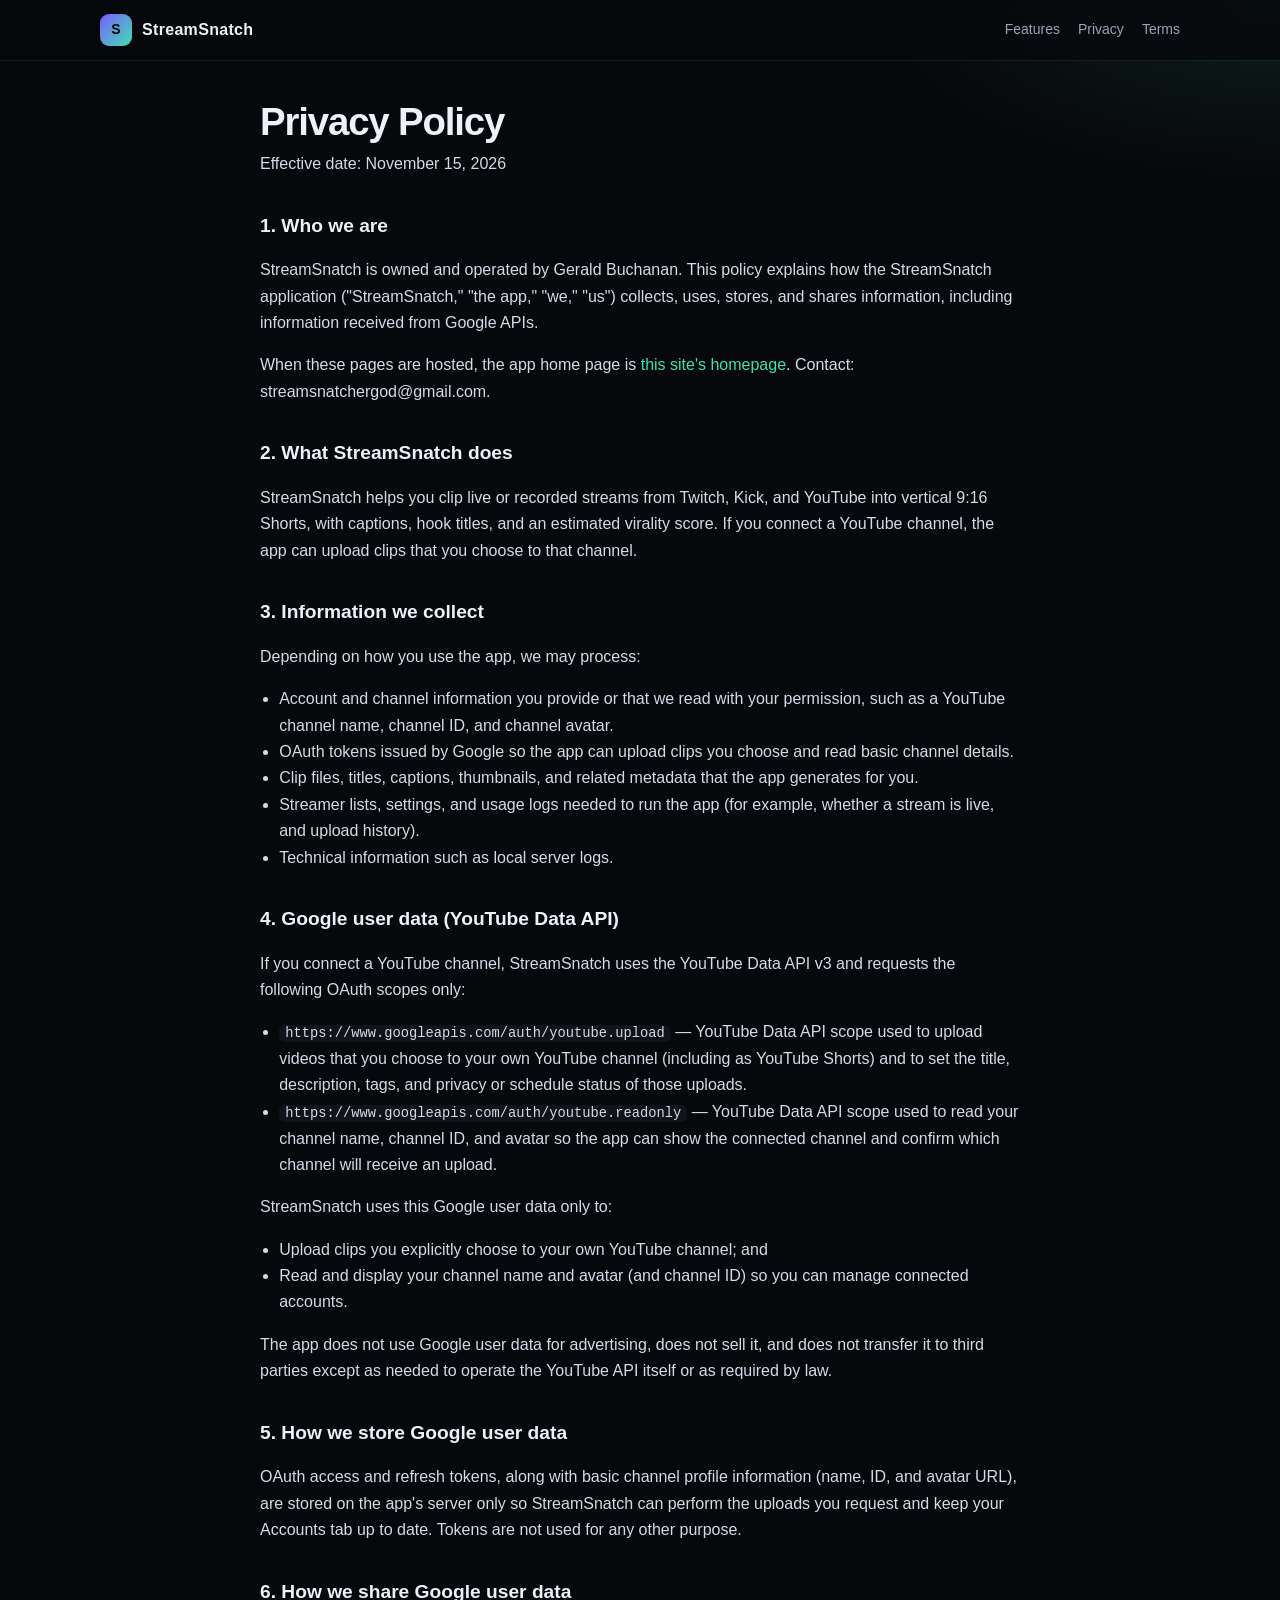
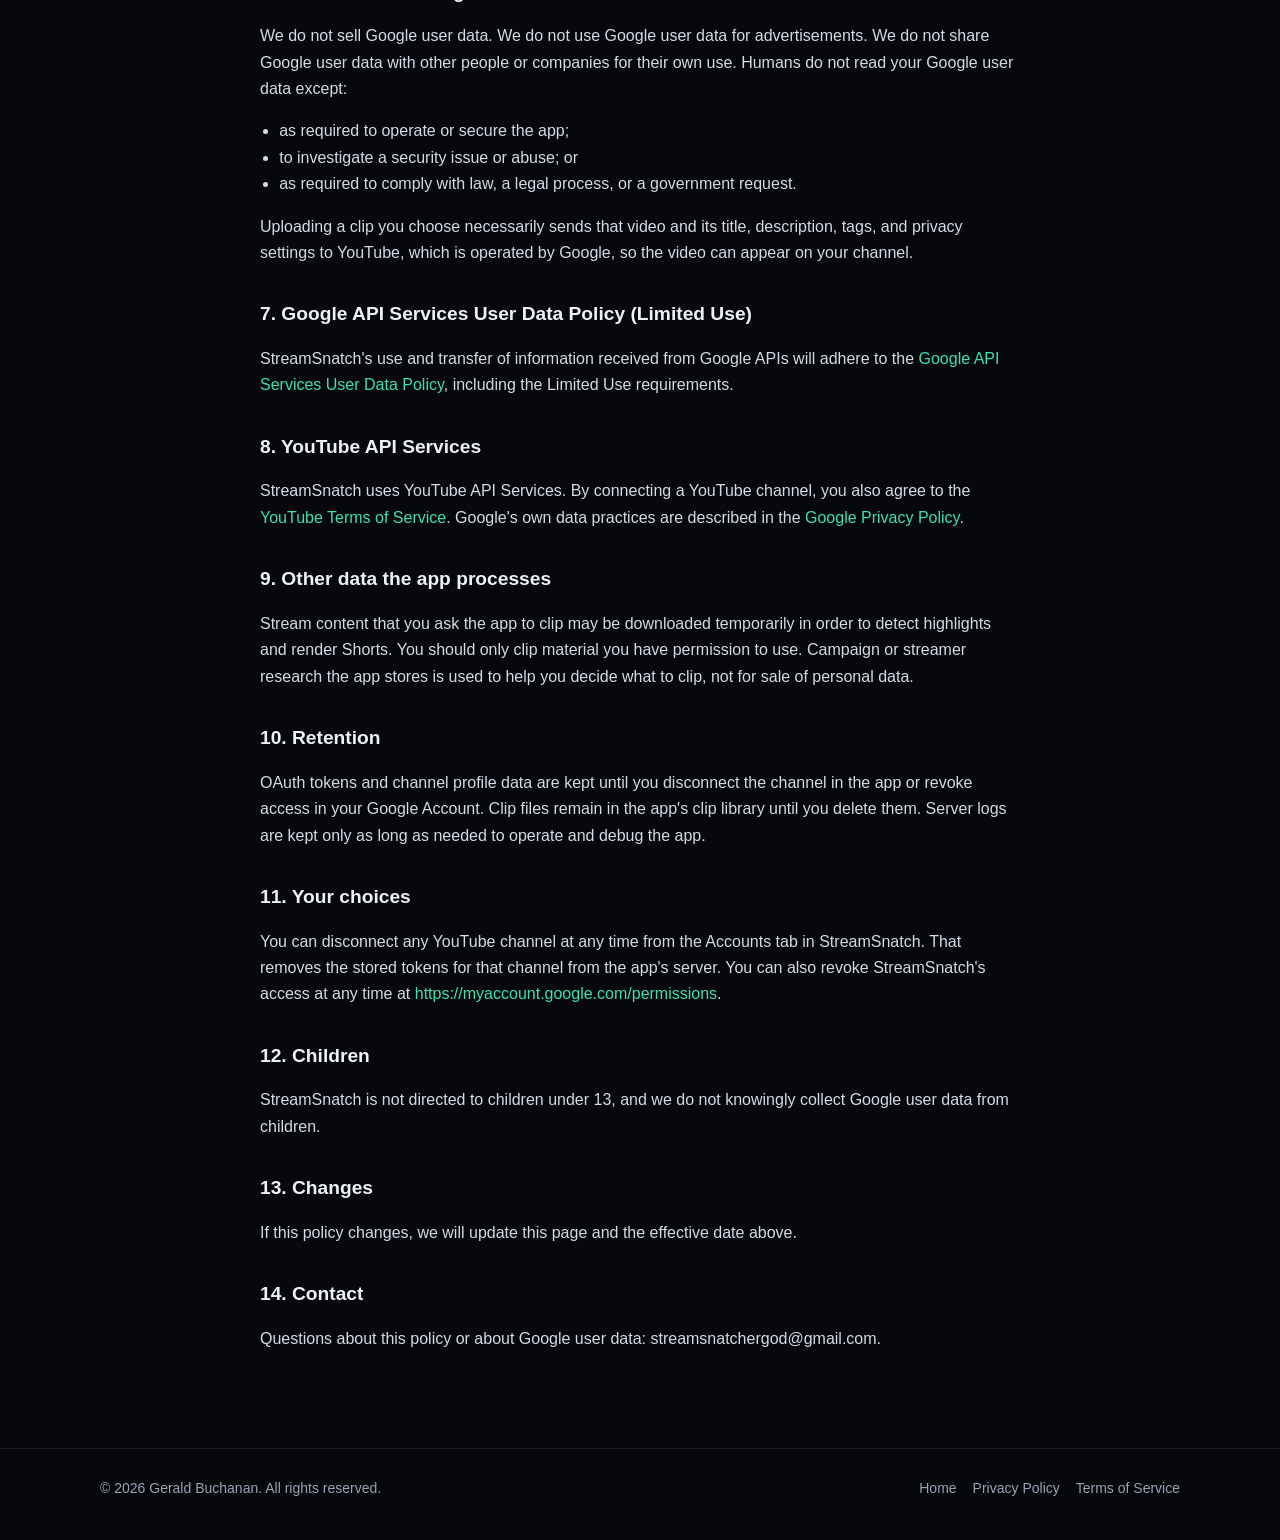
==== privacy.html @ 6bab44b2 "Add StreamSnatch homepage, privacy policy and terms" ====
<!DOCTYPE html>
<html lang="en">
  <head>
    <meta charset="utf-8">
    <meta name="viewport" content="width=device-width, initial-scale=1">
    <title>Privacy Policy — StreamSnatch</title>
    <meta name="description" content="Privacy Policy for StreamSnatch, including how the app uses Google and YouTube user data.">
    <link rel="stylesheet" href="styles.css">
  </head>
  <body>
    <header class="nav">
      <div class="nav-inner">
        <a class="brand" href="index.html"><span class="logo">S</span> StreamSnatch</a>
        <nav class="nav-links">
          <a href="index.html#features">Features</a>
          <a href="privacy.html">Privacy</a>
          <a href="terms.html">Terms</a>
        </nav>
      </div>
    </header>
    <main class="legal-wrap legal">
      <h1 class="page">Privacy Policy</h1>
      <p class="meta">Effective date: November 15, 2026</p>

      <h2>1. Who we are</h2>
      <p>StreamSnatch is owned and operated by Gerald Buchanan. This policy explains how the StreamSnatch application ("StreamSnatch," "the app," "we," "us") collects, uses, stores, and shares information, including information received from Google APIs.</p>
      <p>When these pages are hosted, the app home page is <a href="index.html">this site's homepage</a>. Contact: streamsnatchergod@gmail.com.</p>

      <h2>2. What StreamSnatch does</h2>
      <p>StreamSnatch helps you clip live or recorded streams from Twitch, Kick, and YouTube into vertical 9:16 Shorts, with captions, hook titles, and an estimated virality score. If you connect a YouTube channel, the app can upload clips that you choose to that channel.</p>

      <h2>3. Information we collect</h2>
      <p>Depending on how you use the app, we may process:</p>
      <ul>
        <li>Account and channel information you provide or that we read with your permission, such as a YouTube channel name, channel ID, and channel avatar.</li>
        <li>OAuth tokens issued by Google so the app can upload clips you choose and read basic channel details.</li>
        <li>Clip files, titles, captions, thumbnails, and related metadata that the app generates for you.</li>
        <li>Streamer lists, settings, and usage logs needed to run the app (for example, whether a stream is live, and upload history).</li>
        <li>Technical information such as local server logs.</li>
      </ul>

      <h2>4. Google user data (YouTube Data API)</h2>
      <p>If you connect a YouTube channel, StreamSnatch uses the YouTube Data API v3 and requests the following OAuth scopes only:</p>
      <ul>
        <li><span class="scope">https://www.googleapis.com/auth/youtube.upload</span> — YouTube Data API scope used to upload videos that you choose to your own YouTube channel (including as YouTube Shorts) and to set the title, description, tags, and privacy or schedule status of those uploads.</li>
        <li><span class="scope">https://www.googleapis.com/auth/youtube.readonly</span> — YouTube Data API scope used to read your channel name, channel ID, and avatar so the app can show the connected channel and confirm which channel will receive an upload.</li>
      </ul>
      <p>StreamSnatch uses this Google user data only to:</p>
      <ul>
        <li>Upload clips you explicitly choose to your own YouTube channel; and</li>
        <li>Read and display your channel name and avatar (and channel ID) so you can manage connected accounts.</li>
      </ul>
      <p>The app does not use Google user data for advertising, does not sell it, and does not transfer it to third parties except as needed to operate the YouTube API itself or as required by law.</p>

      <h2>5. How we store Google user data</h2>
      <p>OAuth access and refresh tokens, along with basic channel profile information (name, ID, and avatar URL), are stored on the app's server only so StreamSnatch can perform the uploads you request and keep your Accounts tab up to date. Tokens are not used for any other purpose.</p>

      <h2>6. How we share Google user data</h2>
      <p>We do not sell Google user data. We do not use Google user data for advertisements. We do not share Google user data with other people or companies for their own use. Humans do not read your Google user data except:</p>
      <ul>
        <li>as required to operate or secure the app;</li>
        <li>to investigate a security issue or abuse; or</li>
        <li>as required to comply with law, a legal process, or a government request.</li>
      </ul>
      <p>Uploading a clip you choose necessarily sends that video and its title, description, tags, and privacy settings to YouTube, which is operated by Google, so the video can appear on your channel.</p>

      <h2>7. Google API Services User Data Policy (Limited Use)</h2>
      <p>StreamSnatch's use and transfer of information received from Google APIs will adhere to the <a href="https://developers.google.com/terms/api-services-user-data-policy">Google API Services User Data Policy</a>, including the Limited Use requirements.</p>

      <h2>8. YouTube API Services</h2>
      <p>StreamSnatch uses YouTube API Services. By connecting a YouTube channel, you also agree to the <a href="https://www.youtube.com/t/terms">YouTube Terms of Service</a>. Google's own data practices are described in the <a href="https://policies.google.com/privacy">Google Privacy Policy</a>.</p>

      <h2>9. Other data the app processes</h2>
      <p>Stream content that you ask the app to clip may be downloaded temporarily in order to detect highlights and render Shorts. You should only clip material you have permission to use. Campaign or streamer research the app stores is used to help you decide what to clip, not for sale of personal data.</p>

      <h2>10. Retention</h2>
      <p>OAuth tokens and channel profile data are kept until you disconnect the channel in the app or revoke access in your Google Account. Clip files remain in the app's clip library until you delete them. Server logs are kept only as long as needed to operate and debug the app.</p>

      <h2>11. Your choices</h2>
      <p>You can disconnect any YouTube channel at any time from the Accounts tab in StreamSnatch. That removes the stored tokens for that channel from the app's server. You can also revoke StreamSnatch's access at any time at <a href="https://myaccount.google.com/permissions">https://myaccount.google.com/permissions</a>.</p>

      <h2>12. Children</h2>
      <p>StreamSnatch is not directed to children under 13, and we do not knowingly collect Google user data from children.</p>

      <h2>13. Changes</h2>
      <p>If this policy changes, we will update this page and the effective date above.</p>

      <h2>14. Contact</h2>
      <p>Questions about this policy or about Google user data: streamsnatchergod@gmail.com.</p>
    </main>
    <footer>
      <div class="foot-inner">
        <div>&copy; 2026 Gerald Buchanan. All rights reserved.</div>
        <div class="foot-links">
          <a href="index.html">Home</a>
          <a href="privacy.html">Privacy Policy</a>
          <a href="terms.html">Terms of Service</a>
        </div>
      </div>
    </footer>
  </body>
</html>
---- styles.css ----
/* StreamSnatch marketing / legal site */
:root {
  --bg: #07080c;
  --bg-elev: #10131a;
  --bg-card: #161a24;
  --line: rgba(255,255,255,.08);
  --text: #eef1f7;
  --muted: #9aa3b5;
  --accent: #7c5cff;
  --accent-2: #3ee0b2;
  --accent-soft: rgba(124,92,255,.16);
  --warn: #f3c16b;
  --radius: 16px;
  --max: 1080px;
  --legal: 760px;
  --sans: "Segoe UI", "Helvetica Neue", Helvetica, Arial, sans-serif;
}
* { box-sizing: border-box; }
html { scroll-behavior: smooth; }
body {
  margin: 0;
  font-family: var(--sans);
  background:
    radial-gradient(1200px 500px at 10% -10%, rgba(124,92,255,.22), transparent 55%),
    radial-gradient(900px 400px at 100% 0%, rgba(62,224,178,.1), transparent 45%),
    var(--bg);
  color: var(--text);
  line-height: 1.65;
  min-height: 100vh;
}
a { color: var(--accent-2); text-decoration: none; }
a:hover { text-decoration: underline; }
img { max-width: 100%; }
.wrap { width: min(var(--max), calc(100% - 40px)); margin: 0 auto; }
.legal-wrap { width: min(var(--legal), calc(100% - 40px)); margin: 0 auto; padding: 40px 0 80px; }
header.nav {
  position: sticky; top: 0; z-index: 20;
  backdrop-filter: blur(16px);
  background: rgba(7,8,12,.78);
  border-bottom: 1px solid var(--line);
}
.nav-inner {
  width: min(var(--max), calc(100% - 40px));
  margin: 0 auto;
  display: flex; align-items: center; justify-content: space-between;
  padding: 14px 0;
  gap: 16px;
}
.brand { display: flex; align-items: center; gap: 10px; color: var(--text); font-weight: 700; letter-spacing: .02em; }
.brand:hover { text-decoration: none; }
.logo {
  width: 32px; height: 32px; border-radius: 9px;
  background: linear-gradient(135deg, var(--accent), var(--accent-2));
  display: grid; place-items: center;
  font-size: 14px; font-weight: 800; color: #07080c;
}
.nav-links { display: flex; gap: 18px; flex-wrap: wrap; align-items: center; }
.nav-links a { color: var(--muted); font-size: 14px; }
.nav-links a:hover { color: var(--text); text-decoration: none; }
.btn {
  display: inline-flex; align-items: center; justify-content: center;
  background: var(--accent); color: #fff; font-weight: 600;
  padding: 10px 16px; border-radius: 999px; border: 0;
}
.btn:hover { text-decoration: none; filter: brightness(1.08); }
.hero { padding: 72px 0 36px; }
.eyebrow {
  display: inline-block;
  font-size: 12px; letter-spacing: .14em; text-transform: uppercase;
  color: var(--accent-2); font-weight: 700; margin-bottom: 14px;
}
h1 { font-size: clamp(2rem, 5vw, 3.4rem); line-height: 1.1; margin: 0 0 18px; letter-spacing: -.03em; }
.lede { font-size: 1.15rem; color: var(--muted); max-width: 680px; margin: 0 0 28px; }
.grid { display: grid; grid-template-columns: repeat(auto-fit, minmax(230px, 1fr)); gap: 16px; padding: 10px 0 64px; }
.card {
  background: var(--bg-card);
  border: 1px solid var(--line);
  border-radius: var(--radius);
  padding: 22px;
}
.card h3 { margin: 0 0 8px; font-size: 1.05rem; }
.card p { margin: 0; color: var(--muted); font-size: .95rem; }
.section { padding: 10px 0 64px; }
.section h2 { font-size: 1.6rem; margin: 0 0 12px; letter-spacing: -.02em; }
.section p { color: var(--muted); }
footer {
  border-top: 1px solid var(--line);
  padding: 28px 0 40px;
  color: var(--muted);
  font-size: 14px;
}
.foot-inner { width: min(var(--max), calc(100% - 40px)); margin: 0 auto; display: flex; justify-content: space-between; gap: 16px; flex-wrap: wrap; }
.foot-links { display: flex; gap: 16px; flex-wrap: wrap; }
.foot-links a { color: var(--muted); }
h1.page { font-size: clamp(1.8rem, 4vw, 2.4rem); margin: 0 0 8px; }
.meta { color: var(--muted); margin: 0 0 28px; }
.legal h2 { font-size: 1.2rem; margin: 32px 0 10px; }
.legal p, .legal li { color: #d5dae6; }
.legal ul, .legal ol { padding-left: 1.2em; }
.legal code, .scope {
  font-family: ui-monospace, SFMono-Regular, Menlo, Consolas, monospace;
  font-size: .86em;
  background: var(--bg-elev);
  padding: 1px 6px;
  border-radius: 6px;
  word-break: break-all;
}
.notice {
  background: var(--accent-soft);
  border: 1px solid rgba(124,92,255,.28);
  border-radius: 12px;
  padding: 14px 16px;
  color: #dcd6ff;
  font-size: .95rem;
}
.placeholder { color: var(--warn); font-weight: 600; }
@media (max-width: 640px) {
  .hero { padding-top: 40px; }
  .nav-inner { width: min(var(--max), calc(100% - 28px)); }
  .wrap, .legal-wrap, .foot-inner { width: min(var(--max), calc(100% - 28px)); }
}
/* pricing */
.btn-ghost { background: transparent; border: 1px solid rgba(124,92,255,.5); margin-left: 8px; }
.plans-grid { margin-top: 18px; }
.plan-card.featured { border-color: rgba(124,92,255,.7); }
.plan-price { font-size: 2.2rem; font-weight: 800; margin: 6px 0 2px; }
.plan-price span { font-size: .95rem; font-weight: 500; opacity: .7; }
.plan-credits { opacity: .8; margin-bottom: 8px; }
.plan-card ul { padding-left: 18px; margin: 8px 0 0; line-height: 1.6; }
.muted-note { opacity: .7; font-size: .9rem; margin-top: 14px; }
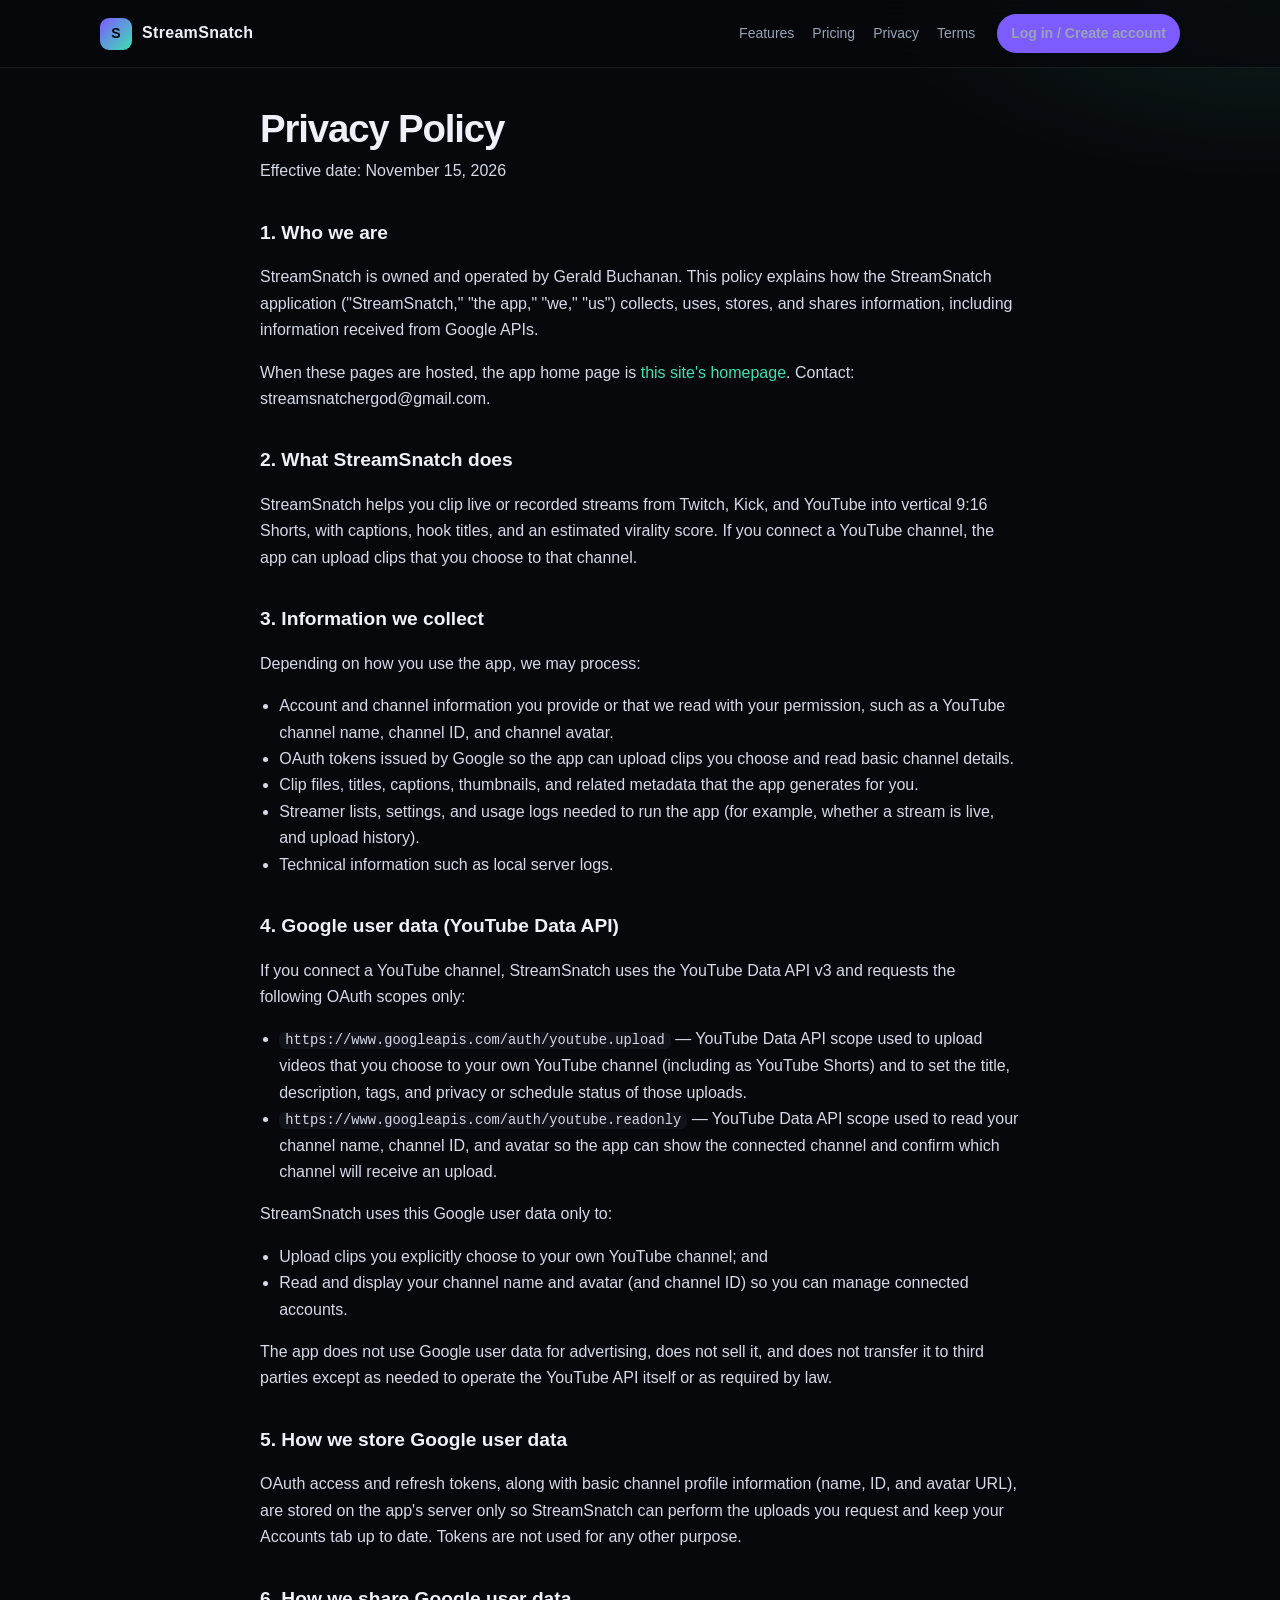
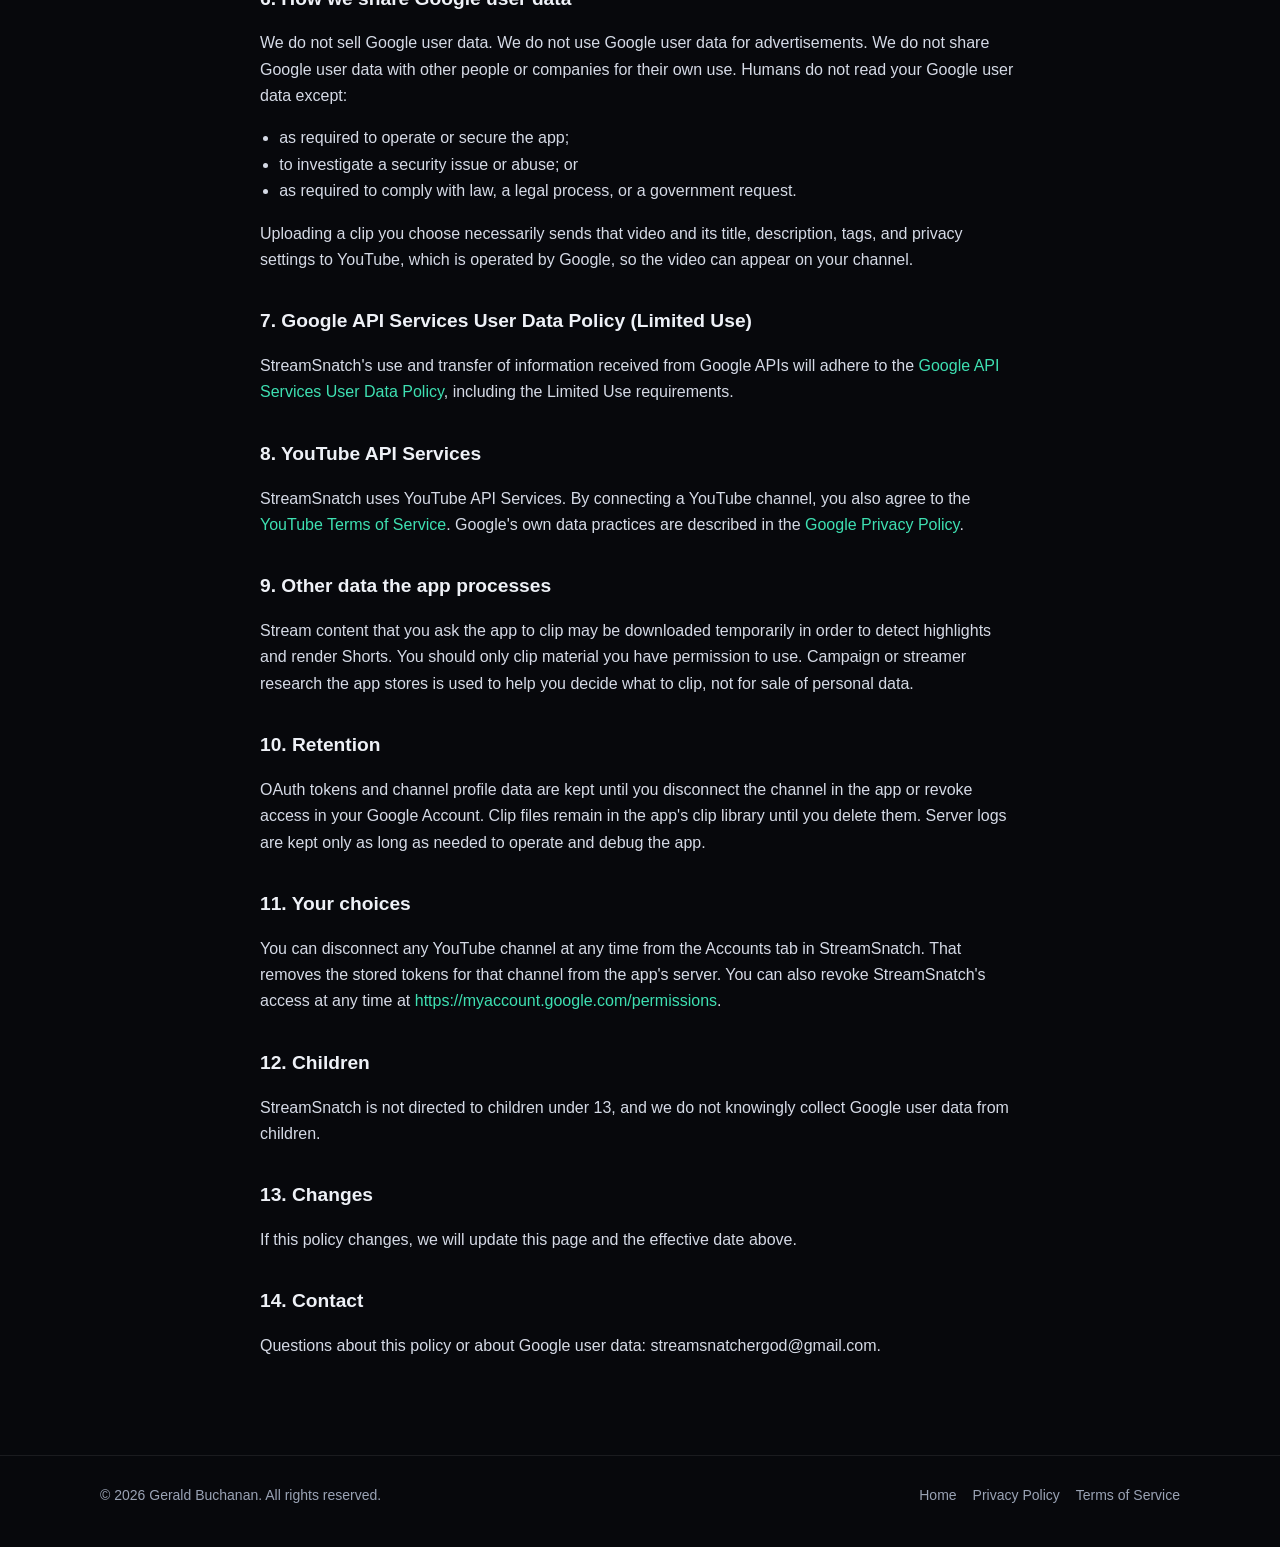
==== commit 4e289daf: "Add Log in / Create account and plan signup links Header CTA on every page goes to the app signup sc" ====
--- a/privacy.html
+++ b/privacy.html
@@ -13,8 +13,10 @@
         <a class="brand" href="index.html"><span class="logo">S</span> StreamSnatch</a>
         <nav class="nav-links">
           <a href="index.html#features">Features</a>
+          <a href="index.html#pricing">Pricing</a>
           <a href="privacy.html">Privacy</a>
           <a href="terms.html">Terms</a>
+          <a class="btn nav-cta" href="https://app.streamsnatcher.app/?signup=1">Log in / Create account</a>
         </nav>
       </div>
     </header>
--- a/styles.css
+++ b/styles.css
@@ -128,3 +128,11 @@
 .plan-credits { opacity: .8; margin-bottom: 8px; }
 .plan-card ul { padding-left: 18px; margin: 8px 0 0; line-height: 1.6; }
 .muted-note { opacity: .7; font-size: .9rem; margin-top: 14px; }
+
+.nav-cta { margin-left: 4px; padding: 8px 14px; font-size: 13px; white-space: nowrap; }
+.plan-cta { margin-top: 16px; width: 100%; }
+@media (max-width: 640px) {
+  .nav-inner { flex-wrap: wrap; }
+  .nav-links { width: 100%; gap: 12px; }
+  .nav-cta { margin-left: 0; }
+}
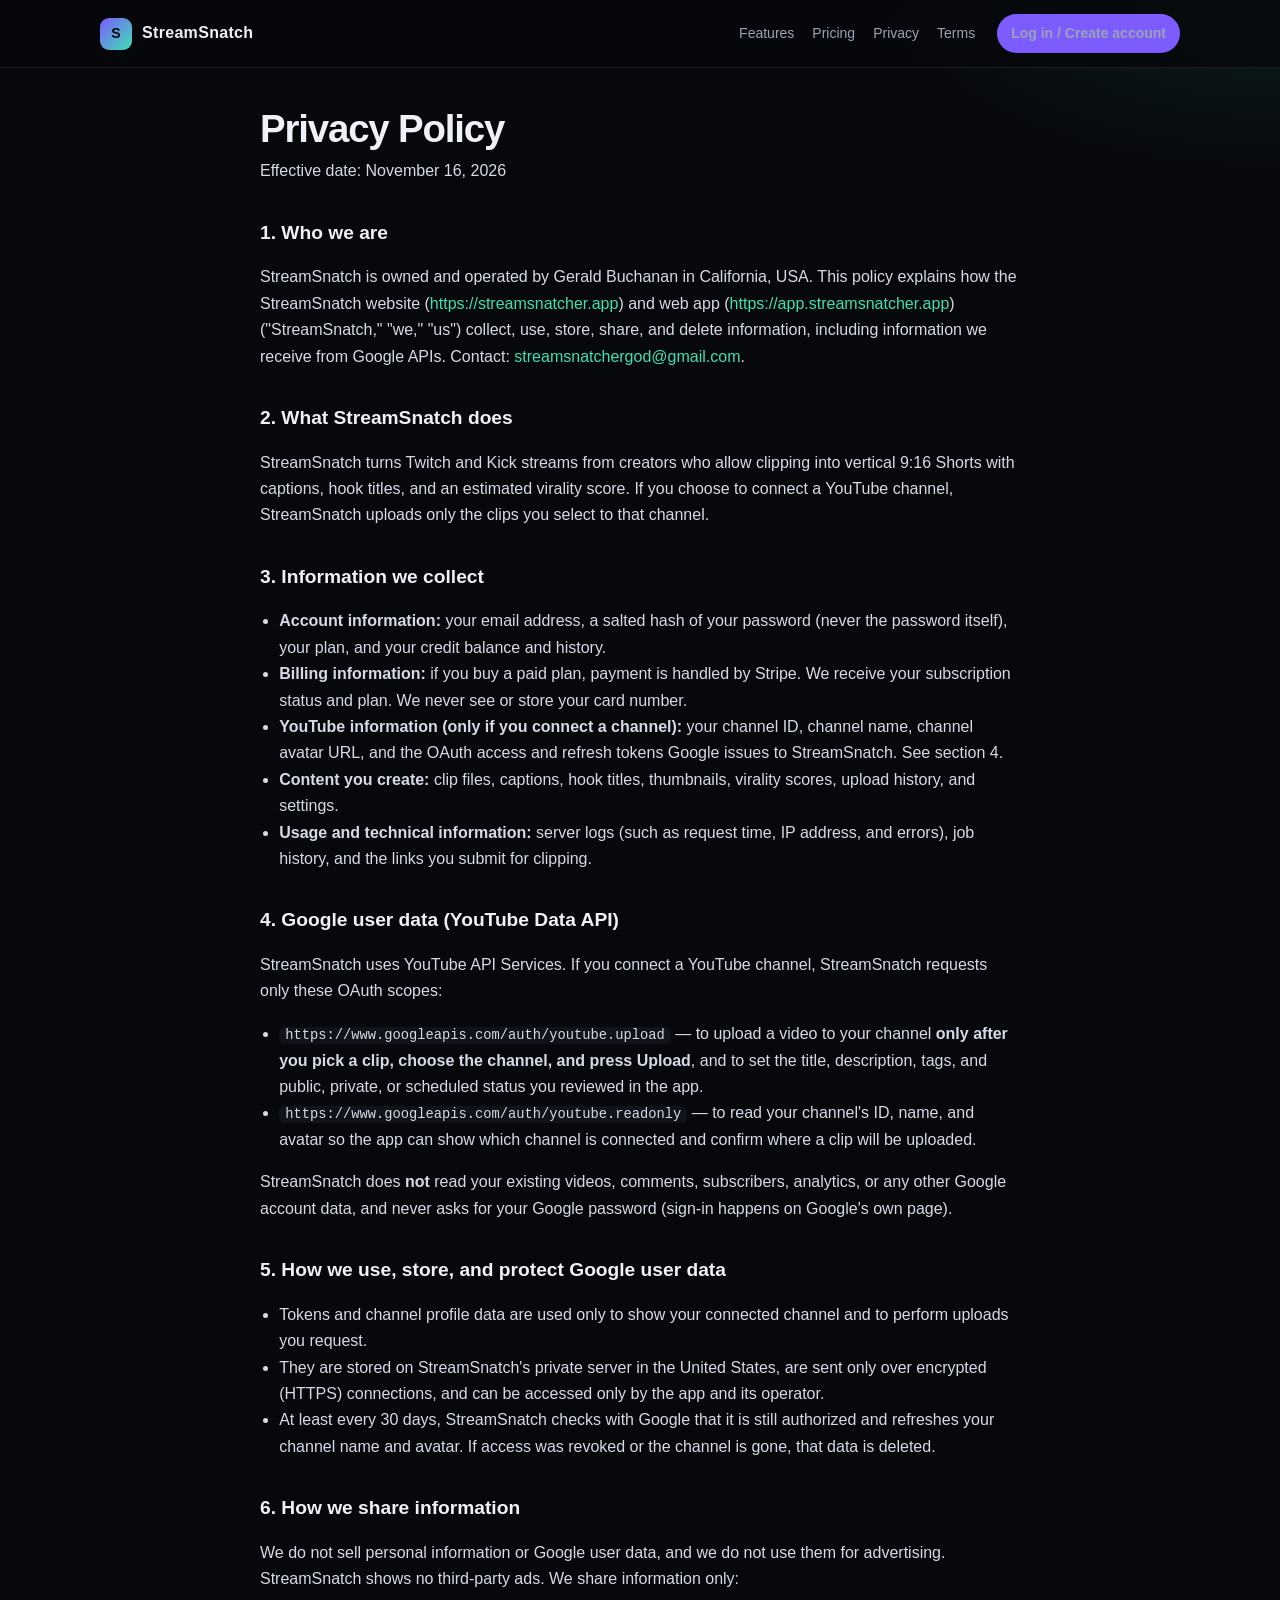
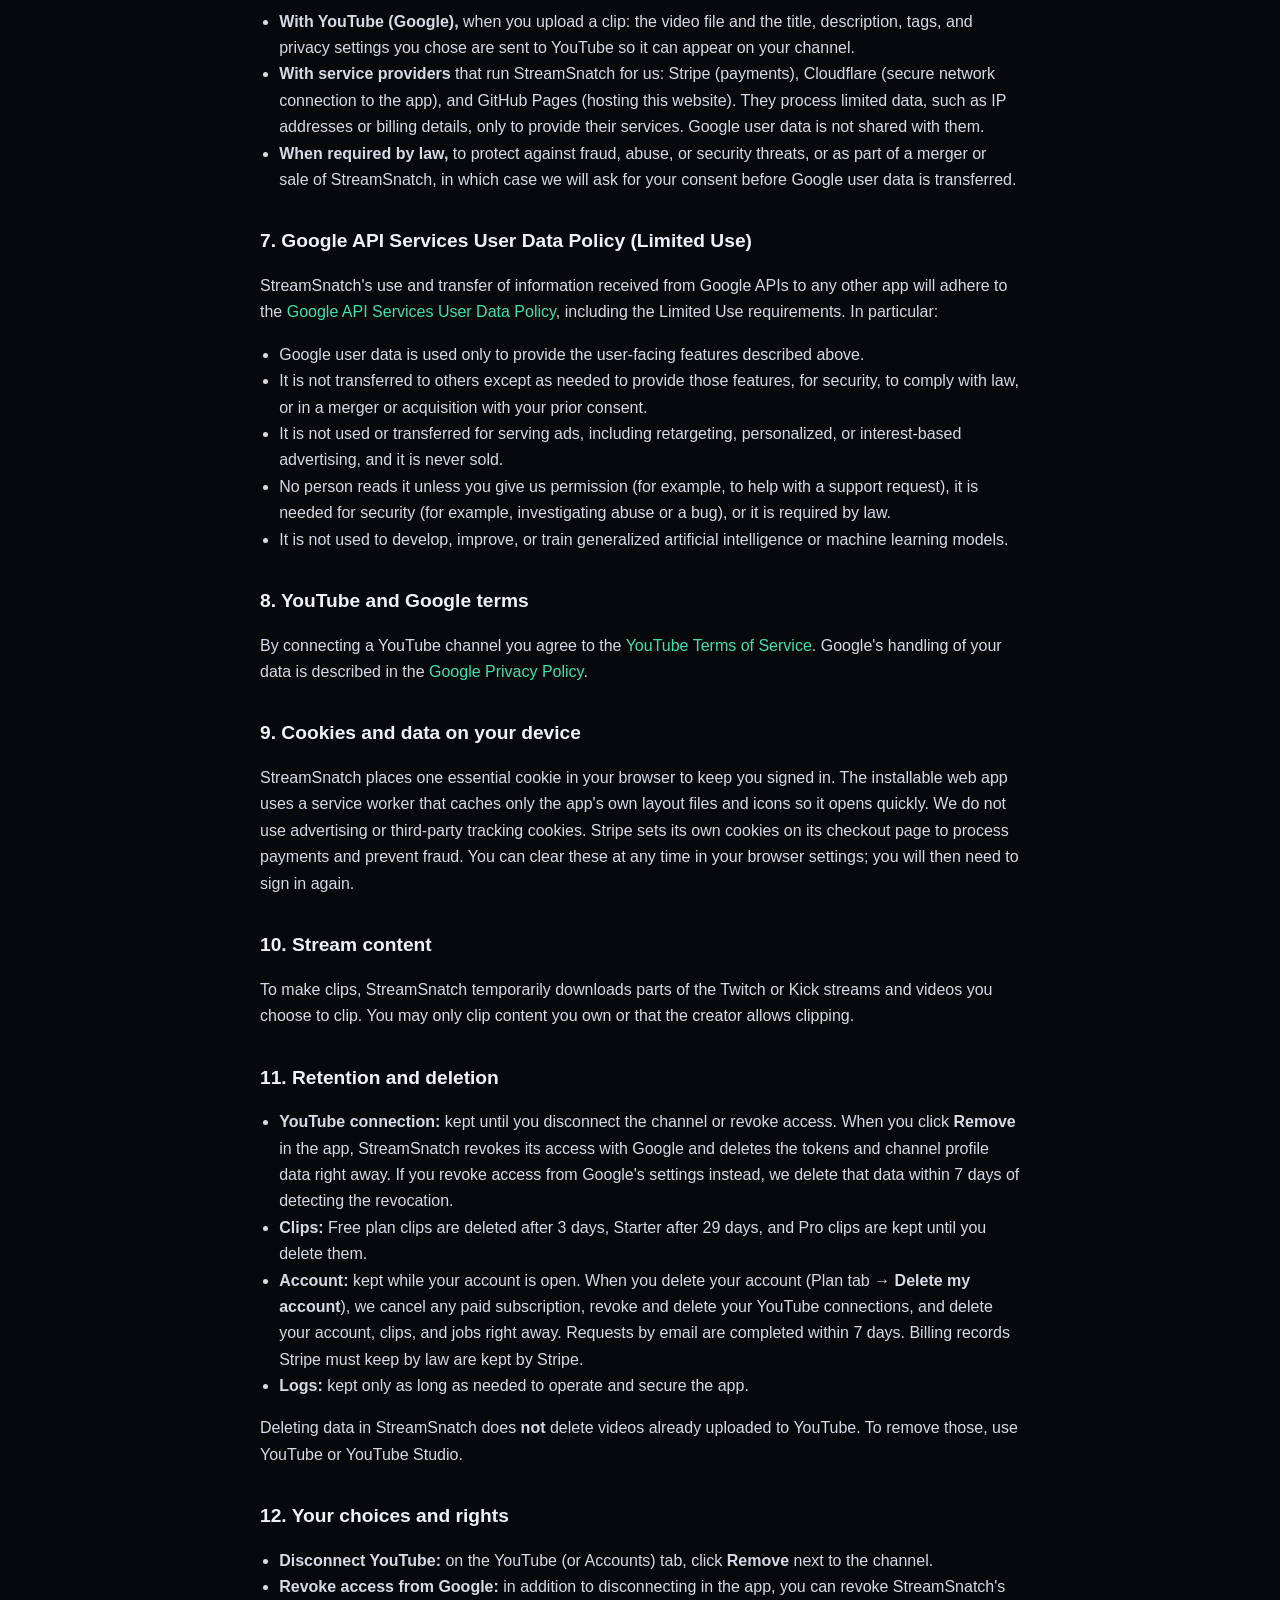
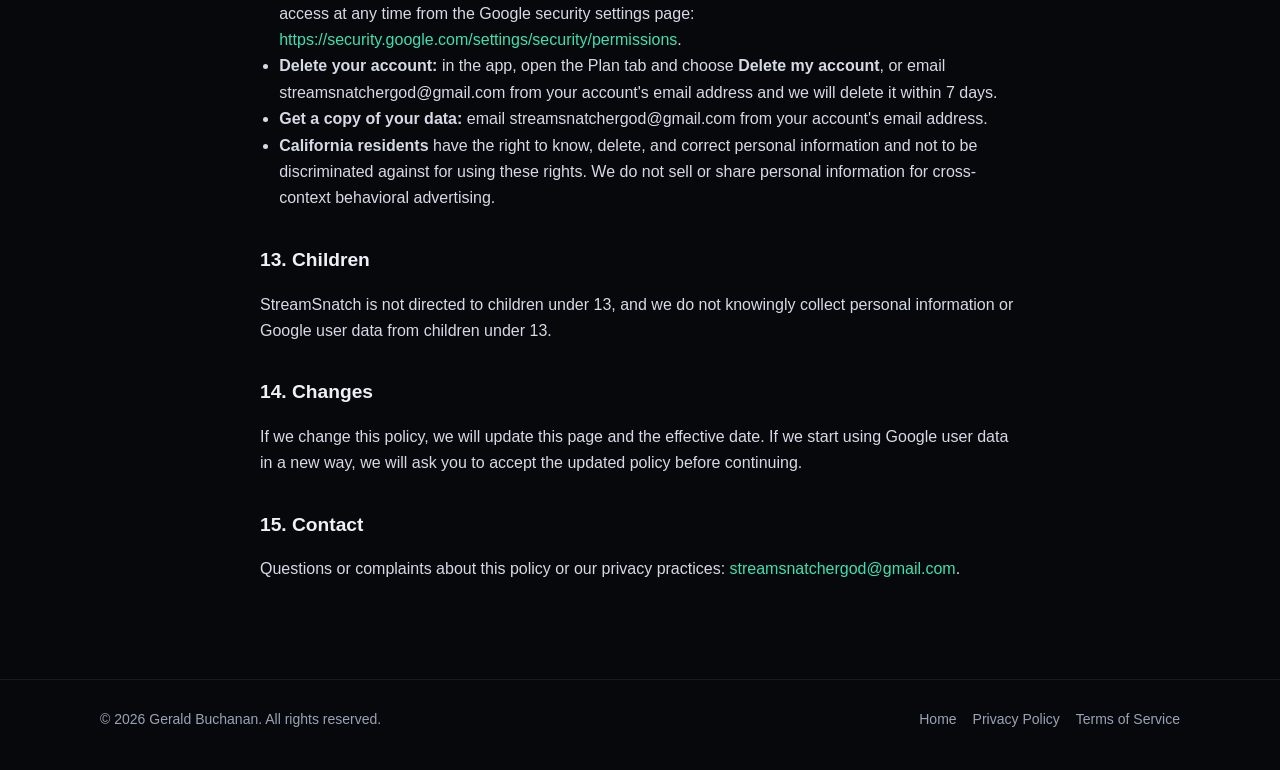
==== commit b35a1eed: "Google OAuth verification: privacy policy, homepage Google-data section, YouTube ToS wording" ====
--- a/privacy.html
+++ b/privacy.html
@@ -22,73 +22,91 @@
     </header>
     <main class="legal-wrap legal">
       <h1 class="page">Privacy Policy</h1>
-      <p class="meta">Effective date: November 15, 2026</p>
+      <p class="meta">Effective date: November 16, 2026</p>
 
       <h2>1. Who we are</h2>
-      <p>StreamSnatch is owned and operated by Gerald Buchanan. This policy explains how the StreamSnatch application ("StreamSnatch," "the app," "we," "us") collects, uses, stores, and shares information, including information received from Google APIs.</p>
-      <p>When these pages are hosted, the app home page is <a href="index.html">this site's homepage</a>. Contact: streamsnatchergod@gmail.com.</p>
+      <p>StreamSnatch is owned and operated by Gerald Buchanan in California, USA. This policy explains how the StreamSnatch website (<a href="https://streamsnatcher.app">https://streamsnatcher.app</a>) and web app (<a href="https://app.streamsnatcher.app">https://app.streamsnatcher.app</a>) ("StreamSnatch," "we," "us") collect, use, store, share, and delete information, including information we receive from Google APIs. Contact: <a href="mailto:streamsnatchergod@gmail.com">streamsnatchergod@gmail.com</a>.</p>
 
       <h2>2. What StreamSnatch does</h2>
-      <p>StreamSnatch helps you clip live or recorded streams from Twitch, Kick, and YouTube into vertical 9:16 Shorts, with captions, hook titles, and an estimated virality score. If you connect a YouTube channel, the app can upload clips that you choose to that channel.</p>
+      <p>StreamSnatch turns Twitch and Kick streams from creators who allow clipping into vertical 9:16 Shorts with captions, hook titles, and an estimated virality score. If you choose to connect a YouTube channel, StreamSnatch uploads only the clips you select to that channel.</p>
 
       <h2>3. Information we collect</h2>
-      <p>Depending on how you use the app, we may process:</p>
       <ul>
-        <li>Account and channel information you provide or that we read with your permission, such as a YouTube channel name, channel ID, and channel avatar.</li>
-        <li>OAuth tokens issued by Google so the app can upload clips you choose and read basic channel details.</li>
-        <li>Clip files, titles, captions, thumbnails, and related metadata that the app generates for you.</li>
-        <li>Streamer lists, settings, and usage logs needed to run the app (for example, whether a stream is live, and upload history).</li>
-        <li>Technical information such as local server logs.</li>
+        <li><strong>Account information:</strong> your email address, a salted hash of your password (never the password itself), your plan, and your credit balance and history.</li>
+        <li><strong>Billing information:</strong> if you buy a paid plan, payment is handled by Stripe. We receive your subscription status and plan. We never see or store your card number.</li>
+        <li><strong>YouTube information (only if you connect a channel):</strong> your channel ID, channel name, channel avatar URL, and the OAuth access and refresh tokens Google issues to StreamSnatch. See section 4.</li>
+        <li><strong>Content you create:</strong> clip files, captions, hook titles, thumbnails, virality scores, upload history, and settings.</li>
+        <li><strong>Usage and technical information:</strong> server logs (such as request time, IP address, and errors), job history, and the links you submit for clipping.</li>
       </ul>
 
       <h2>4. Google user data (YouTube Data API)</h2>
-      <p>If you connect a YouTube channel, StreamSnatch uses the YouTube Data API v3 and requests the following OAuth scopes only:</p>
+      <p>StreamSnatch uses YouTube API Services. If you connect a YouTube channel, StreamSnatch requests only these OAuth scopes:</p>
       <ul>
-        <li><span class="scope">https://www.googleapis.com/auth/youtube.upload</span> — YouTube Data API scope used to upload videos that you choose to your own YouTube channel (including as YouTube Shorts) and to set the title, description, tags, and privacy or schedule status of those uploads.</li>
-        <li><span class="scope">https://www.googleapis.com/auth/youtube.readonly</span> — YouTube Data API scope used to read your channel name, channel ID, and avatar so the app can show the connected channel and confirm which channel will receive an upload.</li>
+        <li><span class="scope">https://www.googleapis.com/auth/youtube.upload</span> &mdash; to upload a video to your channel <strong>only after you pick a clip, choose the channel, and press Upload</strong>, and to set the title, description, tags, and public, private, or scheduled status you reviewed in the app.</li>
+        <li><span class="scope">https://www.googleapis.com/auth/youtube.readonly</span> &mdash; to read your channel's ID, name, and avatar so the app can show which channel is connected and confirm where a clip will be uploaded.</li>
       </ul>
-      <p>StreamSnatch uses this Google user data only to:</p>
+      <p>StreamSnatch does <strong>not</strong> read your existing videos, comments, subscribers, analytics, or any other Google account data, and never asks for your Google password (sign-in happens on Google's own page).</p>
+
+      <h2>5. How we use, store, and protect Google user data</h2>
       <ul>
-        <li>Upload clips you explicitly choose to your own YouTube channel; and</li>
-        <li>Read and display your channel name and avatar (and channel ID) so you can manage connected accounts.</li>
+        <li>Tokens and channel profile data are used only to show your connected channel and to perform uploads you request.</li>
+        <li>They are stored on StreamSnatch's private server in the United States, are sent only over encrypted (HTTPS) connections, and can be accessed only by the app and its operator.</li>
+        <li>At least every 30 days, StreamSnatch checks with Google that it is still authorized and refreshes your channel name and avatar. If access was revoked or the channel is gone, that data is deleted.</li>
       </ul>
-      <p>The app does not use Google user data for advertising, does not sell it, and does not transfer it to third parties except as needed to operate the YouTube API itself or as required by law.</p>
 
-      <h2>5. How we store Google user data</h2>
-      <p>OAuth access and refresh tokens, along with basic channel profile information (name, ID, and avatar URL), are stored on the app's server only so StreamSnatch can perform the uploads you request and keep your Accounts tab up to date. Tokens are not used for any other purpose.</p>
-
-      <h2>6. How we share Google user data</h2>
-      <p>We do not sell Google user data. We do not use Google user data for advertisements. We do not share Google user data with other people or companies for their own use. Humans do not read your Google user data except:</p>
+      <h2>6. How we share information</h2>
+      <p>We do not sell personal information or Google user data, and we do not use them for advertising. StreamSnatch shows no third-party ads. We share information only:</p>
       <ul>
-        <li>as required to operate or secure the app;</li>
-        <li>to investigate a security issue or abuse; or</li>
-        <li>as required to comply with law, a legal process, or a government request.</li>
+        <li><strong>With YouTube (Google),</strong> when you upload a clip: the video file and the title, description, tags, and privacy settings you chose are sent to YouTube so it can appear on your channel.</li>
+        <li><strong>With service providers</strong> that run StreamSnatch for us: Stripe (payments), Cloudflare (secure network connection to the app), and GitHub Pages (hosting this website). They process limited data, such as IP addresses or billing details, only to provide their services. Google user data is not shared with them.</li>
+        <li><strong>When required by law,</strong> to protect against fraud, abuse, or security threats, or as part of a merger or sale of StreamSnatch, in which case we will ask for your consent before Google user data is transferred.</li>
       </ul>
-      <p>Uploading a clip you choose necessarily sends that video and its title, description, tags, and privacy settings to YouTube, which is operated by Google, so the video can appear on your channel.</p>
 
       <h2>7. Google API Services User Data Policy (Limited Use)</h2>
-      <p>StreamSnatch's use and transfer of information received from Google APIs will adhere to the <a href="https://developers.google.com/terms/api-services-user-data-policy">Google API Services User Data Policy</a>, including the Limited Use requirements.</p>
+      <p>StreamSnatch's use and transfer of information received from Google APIs to any other app will adhere to the <a href="https://developers.google.com/terms/api-services-user-data-policy">Google API Services User Data Policy</a>, including the Limited Use requirements. In particular:</p>
+      <ul>
+        <li>Google user data is used only to provide the user-facing features described above.</li>
+        <li>It is not transferred to others except as needed to provide those features, for security, to comply with law, or in a merger or acquisition with your prior consent.</li>
+        <li>It is not used or transferred for serving ads, including retargeting, personalized, or interest-based advertising, and it is never sold.</li>
+        <li>No person reads it unless you give us permission (for example, to help with a support request), it is needed for security (for example, investigating abuse or a bug), or it is required by law.</li>
+        <li>It is not used to develop, improve, or train generalized artificial intelligence or machine learning models.</li>
+      </ul>
 
-      <h2>8. YouTube API Services</h2>
-      <p>StreamSnatch uses YouTube API Services. By connecting a YouTube channel, you also agree to the <a href="https://www.youtube.com/t/terms">YouTube Terms of Service</a>. Google's own data practices are described in the <a href="https://policies.google.com/privacy">Google Privacy Policy</a>.</p>
+      <h2>8. YouTube and Google terms</h2>
+      <p>By connecting a YouTube channel you agree to the <a href="https://www.youtube.com/t/terms">YouTube Terms of Service</a>. Google's handling of your data is described in the <a href="http://www.google.com/policies/privacy">Google Privacy Policy</a>.</p>
 
-      <h2>9. Other data the app processes</h2>
-      <p>Stream content that you ask the app to clip may be downloaded temporarily in order to detect highlights and render Shorts. You should only clip material you have permission to use. Campaign or streamer research the app stores is used to help you decide what to clip, not for sale of personal data.</p>
+      <h2>9. Cookies and data on your device</h2>
+      <p>StreamSnatch places one essential cookie in your browser to keep you signed in. The installable web app uses a service worker that caches only the app's own layout files and icons so it opens quickly. We do not use advertising or third-party tracking cookies. Stripe sets its own cookies on its checkout page to process payments and prevent fraud. You can clear these at any time in your browser settings; you will then need to sign in again.</p>
 
-      <h2>10. Retention</h2>
-      <p>OAuth tokens and channel profile data are kept until you disconnect the channel in the app or revoke access in your Google Account. Clip files remain in the app's clip library until you delete them. Server logs are kept only as long as needed to operate and debug the app.</p>
+      <h2>10. Stream content</h2>
+      <p>To make clips, StreamSnatch temporarily downloads parts of the Twitch or Kick streams and videos you choose to clip. You may only clip content you own or that the creator allows clipping.</p>
 
-      <h2>11. Your choices</h2>
-      <p>You can disconnect any YouTube channel at any time from the Accounts tab in StreamSnatch. That removes the stored tokens for that channel from the app's server. You can also revoke StreamSnatch's access at any time at <a href="https://myaccount.google.com/permissions">https://myaccount.google.com/permissions</a>.</p>
+      <h2>11. Retention and deletion</h2>
+      <ul>
+        <li><strong>YouTube connection:</strong> kept until you disconnect the channel or revoke access. When you click <strong>Remove</strong> in the app, StreamSnatch revokes its access with Google and deletes the tokens and channel profile data right away. If you revoke access from Google's settings instead, we delete that data within 7 days of detecting the revocation.</li>
+        <li><strong>Clips:</strong> Free plan clips are deleted after 3 days, Starter after 29 days, and Pro clips are kept until you delete them.</li>
+        <li><strong>Account:</strong> kept while your account is open. When you delete your account (Plan tab &rarr; <strong>Delete my account</strong>), we cancel any paid subscription, revoke and delete your YouTube connections, and delete your account, clips, and jobs right away. Requests by email are completed within 7 days. Billing records Stripe must keep by law are kept by Stripe.</li>
+        <li><strong>Logs:</strong> kept only as long as needed to operate and secure the app.</li>
+      </ul>
+      <p>Deleting data in StreamSnatch does <strong>not</strong> delete videos already uploaded to YouTube. To remove those, use YouTube or YouTube Studio.</p>
 
-      <h2>12. Children</h2>
-      <p>StreamSnatch is not directed to children under 13, and we do not knowingly collect Google user data from children.</p>
+      <h2>12. Your choices and rights</h2>
+      <ul>
+        <li><strong>Disconnect YouTube:</strong> on the YouTube (or Accounts) tab, click <strong>Remove</strong> next to the channel.</li>
+        <li><strong>Revoke access from Google:</strong> in addition to disconnecting in the app, you can revoke StreamSnatch's access at any time from the Google security settings page: <a href="https://security.google.com/settings/security/permissions">https://security.google.com/settings/security/permissions</a>.</li>
+        <li><strong>Delete your account:</strong> in the app, open the Plan tab and choose <strong>Delete my account</strong>, or email streamsnatchergod@gmail.com from your account's email address and we will delete it within 7 days.</li>
+        <li><strong>Get a copy of your data:</strong> email streamsnatchergod@gmail.com from your account's email address.</li>
+        <li><strong>California residents</strong> have the right to know, delete, and correct personal information and not to be discriminated against for using these rights. We do not sell or share personal information for cross-context behavioral advertising.</li>
+      </ul>
 
-      <h2>13. Changes</h2>
-      <p>If this policy changes, we will update this page and the effective date above.</p>
+      <h2>13. Children</h2>
+      <p>StreamSnatch is not directed to children under 13, and we do not knowingly collect personal information or Google user data from children under 13.</p>
 
-      <h2>14. Contact</h2>
-      <p>Questions about this policy or about Google user data: streamsnatchergod@gmail.com.</p>
+      <h2>14. Changes</h2>
+      <p>If we change this policy, we will update this page and the effective date. If we start using Google user data in a new way, we will ask you to accept the updated policy before continuing.</p>
+
+      <h2>15. Contact</h2>
+      <p>Questions or complaints about this policy or our privacy practices: <a href="mailto:streamsnatchergod@gmail.com">streamsnatchergod@gmail.com</a>.</p>
     </main>
     <footer>
       <div class="foot-inner">
